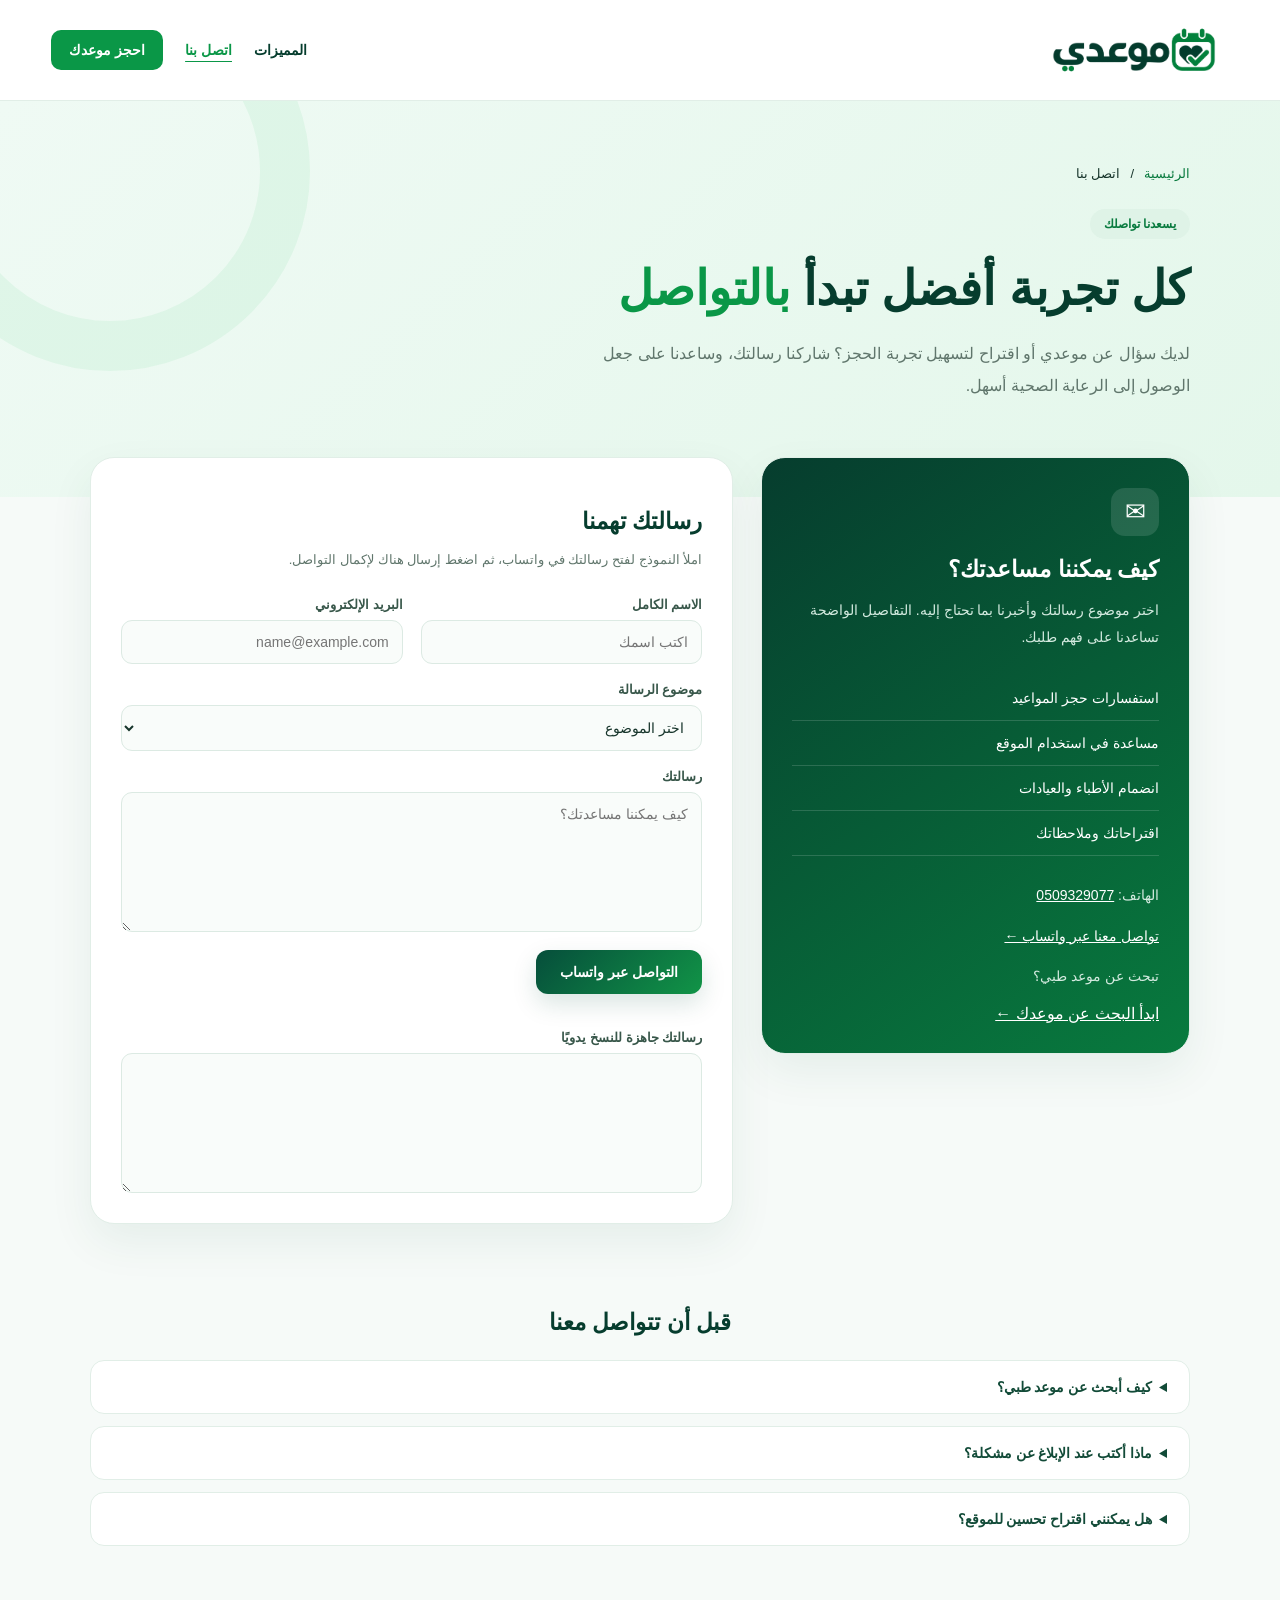
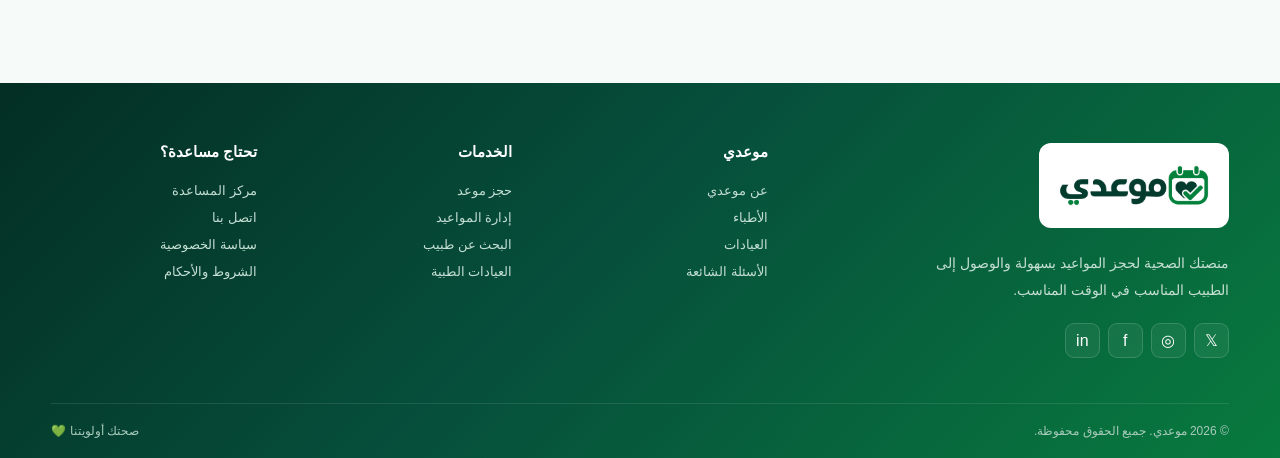
==== contact.html @ 5fe2830a "first commit" ====
<!DOCTYPE html>
<html lang="ar" dir="rtl">
<head>
    <meta charset="UTF-8">
    <meta name="viewport" content="width=device-width, initial-scale=1.0">
    <meta name="description" content="تواصل مع موعدي للاستفسار عن حجز المواعيد الطبية أو مشاركة اقتراحاتك وملاحظاتك.">
    <title>اتصل بنا | موعدي</title>
    <style>
        * { box-sizing: border-box; }
        body { margin: 0; font-family: Tahoma, Arial, sans-serif; background: #f6faf8; color: #17352b; }
        a { color: #087a3e; }
        .contact-container { width: min(1100px, 92%); margin: auto; }
        .contact-hero { position: relative; overflow: hidden; padding: 65px 0 95px; background: linear-gradient(135deg, #effaf4, #e4f7eb); }
        .contact-hero::after { content: ""; position: absolute; width: 300px; height: 300px; left: -90px; top: -130px; border: 50px solid rgba(34,197,94,.07); border-radius: 50%; pointer-events: none; }
        .contact-breadcrumb { display: flex; gap: 10px; font-size: 13px; margin-bottom: 28px; }
        .contact-breadcrumb a { text-decoration: none; }
        .contact-eyebrow { display: inline-block; padding: 8px 14px; border-radius: 30px; background: #dff3e7; color: #087a3e; font-size: 12px; font-weight: bold; }
        h1 { margin: 16px 0; color: #063d2e; font-size: clamp(32px, 5vw, 48px); line-height: 1.4; }
        h1 span { color: #0a9747; }
        .contact-hero p { max-width: 640px; margin: 0; color: #60766c; line-height: 2; }
        .contact-grid { position: relative; display: grid; grid-template-columns: .8fr 1.2fr; gap: 28px; margin-top: -40px; padding-bottom: 65px; align-items: start; }
        .contact-card { background: white; padding: 30px; border: 1px solid #e1eee7; border-radius: 24px; box-shadow: 0 18px 45px rgba(5,78,50,.07); }
        .contact-info { background: linear-gradient(145deg, #063d2e, #087a3e); color: white; }
        .contact-icon { display: inline-flex; align-items: center; justify-content: center; width: 48px; height: 48px; background: rgba(255,255,255,.12); border-radius: 14px; font-size: 25px; }
        h2 { font-size: 23px; margin: 20px 0 12px; color: #063d2e; }
        .contact-info h2 { color: white; }
        .contact-info p { line-height: 1.9; color: #d3eadf; font-size: 14px; }
        .contact-topics { padding: 0; list-style: none; margin: 26px 0; }
        .contact-topics li { padding: 14px 0; border-bottom: 1px solid rgba(255,255,255,.15); font-size: 14px; }
        .contact-info a { color: white; }
        .contact-note { font-size: 13px; line-height: 1.9; color: #60766c; }
        .contact-fields { display: grid; grid-template-columns: 1fr 1fr; gap: 18px; margin-top: 24px; }
        .contact-field { display: flex; flex-direction: column; gap: 8px; }
        .contact-wide { grid-column: 1 / -1; }
        label { font-size: 13px; font-weight: bold; color: #38574a; }
        input, select, textarea { width: 100%; padding: 13px; border: 1px solid #dceae3; border-radius: 11px; background: #f9fcfa; color: #17352b; font: inherit; font-size: 14px; }
        input[type="email"] { direction: ltr; text-align: right; }
        textarea { resize: vertical; min-height: 140px; }
        input:focus, select:focus, textarea:focus { outline: 2px solid #21a458; outline-offset: 2px; background: white; }
        .contact-submit { display: inline-flex; justify-content: center; border: 0; border-radius: 12px; padding: 14px 24px; background: linear-gradient(135deg, #064e3b, #119447); color: white; font: inherit; font-size: 14px; font-weight: bold; cursor: pointer; box-shadow: 0 10px 25px rgba(6,78,59,.15); }
        .contact-submit:hover { background: #087a3e; }
        .contact-submit:focus-visible, summary:focus-visible { outline: 3px solid #21a458; outline-offset: 4px; }
        .contact-status { margin: 0; font-size: 13px; line-height: 1.9; color: #087a3e; }
        .contact-faq { padding-bottom: 65px; }
        .contact-faq h2 { text-align: center; margin-bottom: 24px; }
        details { border: 1px solid #e1eee7; background: white; padding: 18px 22px; border-radius: 14px; margin-bottom: 12px; }
        summary { cursor: pointer; font-size: 14px; font-weight: bold; color: #124b38; }
        details p { line-height: 1.9; color: #60766c; font-size: 14px; margin-bottom: 0; }
        @media (max-width: 760px) {
            .contact-grid { grid-template-columns: 1fr; gap: 20px; }
            .contact-card { padding: 24px; }
            .contact-hero { padding-top: 40px; }
        }
        @media (max-width: 480px) {
            .contact-fields { grid-template-columns: 1fr; }
            .contact-submit { width: 100%; }
        }
    </style>
</head>
<body>
    <div id="mwa-header"></div>
    <main>
        <section class="contact-hero" aria-labelledby="contact-title">
            <div class="contact-container">
                <nav class="contact-breadcrumb" aria-label="مسار الصفحة">
                    <a href="index.html">الرئيسية</a><span aria-hidden="true">/</span><span aria-current="page">اتصل بنا</span>
                </nav>
                <span class="contact-eyebrow">يسعدنا تواصلك</span>
                <h1 id="contact-title">كل تجربة أفضل تبدأ <span>بالتواصل</span></h1>
                <p>لديك سؤال عن موعدي أو اقتراح لتسهيل تجربة الحجز؟ شاركنا رسالتك، وساعدنا على جعل الوصول إلى الرعاية الصحية أسهل.</p>
            </div>
        </section>
        <div class="contact-container">
            <div class="contact-grid">
                <aside class="contact-card contact-info" aria-labelledby="help-title">
                    <span class="contact-icon" aria-hidden="true">✉</span>
                    <h2 id="help-title">كيف يمكننا مساعدتك؟</h2>
                    <p>اختر موضوع رسالتك وأخبرنا بما تحتاج إليه. التفاصيل الواضحة تساعدنا على فهم طلبك.</p>
                    <ul class="contact-topics">
                        <li>استفسارات حجز المواعيد</li>
                        <li>مساعدة في استخدام الموقع</li>
                        <li>انضمام الأطباء والعيادات</li>
                        <li>اقتراحاتك وملاحظاتك</li>
                    </ul>
                    <div id="contact-channels" hidden></div>
                    <p>تبحث عن موعد طبي؟</p>
                    <a href="index.html#booking">ابدأ البحث عن موعدك ←</a>
                </aside>
                <section class="contact-card" aria-labelledby="message-title">
                    <h2 id="message-title">رسالتك تهمنا</h2>
                    <p class="contact-note" id="form-help">املأ النموذج لفتح رسالتك في واتساب، ثم اضغط إرسال هناك لإكمال التواصل.</p>
                    <form id="contact-form" aria-describedby="form-help">
                        <div class="contact-fields">
                            <div class="contact-field">
                                <label for="contact-name">الاسم الكامل</label>
                                <input id="contact-name" name="name" autocomplete="name" placeholder="اكتب اسمك" maxlength="100" required>
                            </div>
                            <div class="contact-field">
                                <label for="contact-email">البريد الإلكتروني</label>
                                <input id="contact-email" name="email" type="email" autocomplete="email" placeholder="name@example.com" maxlength="254" required>
                            </div>
                            <div class="contact-field contact-wide">
                                <label for="contact-subject">موضوع الرسالة</label>
                                <select id="contact-subject" name="subject" required>
                                    <option value="">اختر الموضوع</option>
                                    <option>استفسار عن حجز موعد</option>
                                    <option>مساعدة في استخدام الموقع</option>
                                    <option>انضمام طبيب أو عيادة</option>
                                    <option>اقتراح أو ملاحظة</option>
                                    <option>استفسار آخر</option>
                                </select>
                            </div>
                            <div class="contact-field contact-wide">
                                <label for="contact-message">رسالتك</label>
                                <textarea id="contact-message" name="message" placeholder="كيف يمكننا مساعدتك؟" maxlength="4000" required></textarea>
                            </div>
                            <div class="contact-wide">
                                <button class="contact-submit" id="contact-submit" type="submit">التواصل عبر واتساب</button>
                            </div>
                            <p class="contact-status contact-wide" id="contact-status" role="status" aria-live="polite"></p>
                            <div class="contact-field contact-wide" id="copy-fallback" hidden>
                                <label for="prepared-message">رسالتك جاهزة للنسخ يدويًا</label>
                                <textarea id="prepared-message" readonly></textarea>
                            </div>
                        </div>
                    </form>
                </section>
            </div>
            <section class="contact-faq" aria-labelledby="faq-title">
                <h2 id="faq-title">قبل أن تتواصل معنا</h2>
                <details><summary>كيف أبحث عن موعد طبي؟</summary><p>انتقل إلى <a href="index.html#booking">بطاقة البحث عن موعد</a> في الصفحة الرئيسية، ثم اختر التخصص والمدينة والتاريخ المناسب لك.</p></details>
                <details><summary>ماذا أكتب عند الإبلاغ عن مشكلة؟</summary><p>اذكر الصفحة التي واجهت فيها المشكلة والخطوات التي قمت بها وما ظهر لك، حتى يكون طلبك واضحًا.</p></details>
                <details><summary>هل يمكنني اقتراح تحسين للموقع؟</summary><p>بالتأكيد، اختر «اقتراح أو ملاحظة» من موضوع الرسالة وشاركنا فكرتك والتجربة التي ترغب في تحسينها.</p></details>
            </section>
        </div>
    </main>
    <div id="mwa-footer"></div>
    <script>
        // Add the site's real contact details here when available.
        const contactConfig = { email: "", phone: "0509329077", whatsapp: "966509329077" };

        async function loadTemplate(id, file) {
            const container = document.getElementById(id);
            try {
                const response = await fetch(file);
                if (!response.ok) throw new Error("تعذر تحميل القالب");
                container.innerHTML = await response.text();
                if (id === "mwa-header") {
                    container.querySelector('a[href="contact.html"]')?.setAttribute("aria-current", "page");
                }
            } catch (error) {
                const link = document.createElement("a");
                link.href = "index.html";
                link.textContent = "موعدي — العودة إلى الرئيسية";
                container.replaceChildren(link);
            }
        }
        loadTemplate("mwa-header", "header.html");
        loadTemplate("mwa-footer", "footer.html");

        const channels = document.getElementById("contact-channels");
        for (const [key, label, scheme] of [["email", "البريد الإلكتروني", "mailto:"], ["phone", "الهاتف", "tel:"]]) {
            if (!contactConfig[key]) continue;
            channels.hidden = false;
            const p = document.createElement("p");
            const a = document.createElement("a");
            a.href = scheme + contactConfig[key];
            a.textContent = contactConfig[key];
            a.dir = "ltr";
            p.append(label + ": ", a);
            channels.append(p);
        }
        if (contactConfig.whatsapp) {
            const p = document.createElement("p");
            const a = document.createElement("a");
            a.href = "https://wa.me/" + contactConfig.whatsapp;
            a.textContent = "تواصل معنا عبر واتساب ←";
            p.append(a);
            channels.append(p);
            channels.hidden = false;
        }
        if (contactConfig.email) {
            document.getElementById("contact-submit").textContent = "فتح الرسالة في البريد";
            document.getElementById("form-help").textContent = "املأ النموذج لفتح رسالتك في تطبيق البريد، ثم أرسلها من هناك.";
        }
        document.getElementById("contact-form").addEventListener("submit", async (event) => {
            event.preventDefault();
            const data = new FormData(event.currentTarget);
            const status = document.getElementById("contact-status");
            const name = data.get("name").trim();
            const message = data.get("message").trim();
            if (!name || !message) {
                status.textContent = "يرجى كتابة الاسم والرسالة قبل المتابعة.";
                return;
            }
            const text = `الاسم: ${name}\nالبريد الإلكتروني: ${data.get("email")}\nالموضوع: ${data.get("subject")}\n\n${message}`;
            if (contactConfig.whatsapp) {
                window.location.href = `https://wa.me/${contactConfig.whatsapp}?text=${encodeURIComponent(text)}`;
                status.textContent = "أكمل إرسال رسالتك من واتساب.";
                return;
            }
            if (contactConfig.email) {
                window.location.href = `mailto:${contactConfig.email}?subject=${encodeURIComponent("موعدي | " + data.get("subject"))}&body=${encodeURIComponent(text)}`;
                status.textContent = "أكمل إرسال الرسالة من تطبيق البريد الإلكتروني. إذا لم يفتح، استخدم رابط البريد في بيانات التواصل.";
                return;
            }
            try {
                await navigator.clipboard.writeText(text);
                status.textContent = "تم نسخ الرسالة. لم تُرسل بعد؛ يمكنك الاحتفاظ بها أو لصقها في وسيلة التواصل المناسبة.";
            } catch (error) {
                document.getElementById("copy-fallback").hidden = false;
                const prepared = document.getElementById("prepared-message");
                prepared.value = text;
                prepared.focus();
                prepared.select();
                status.textContent = "انسخ الرسالة يدويًا من الحقل أدناه. لم تُرسل الرسالة.";
            }
        });
    </script>
</body>
</html>
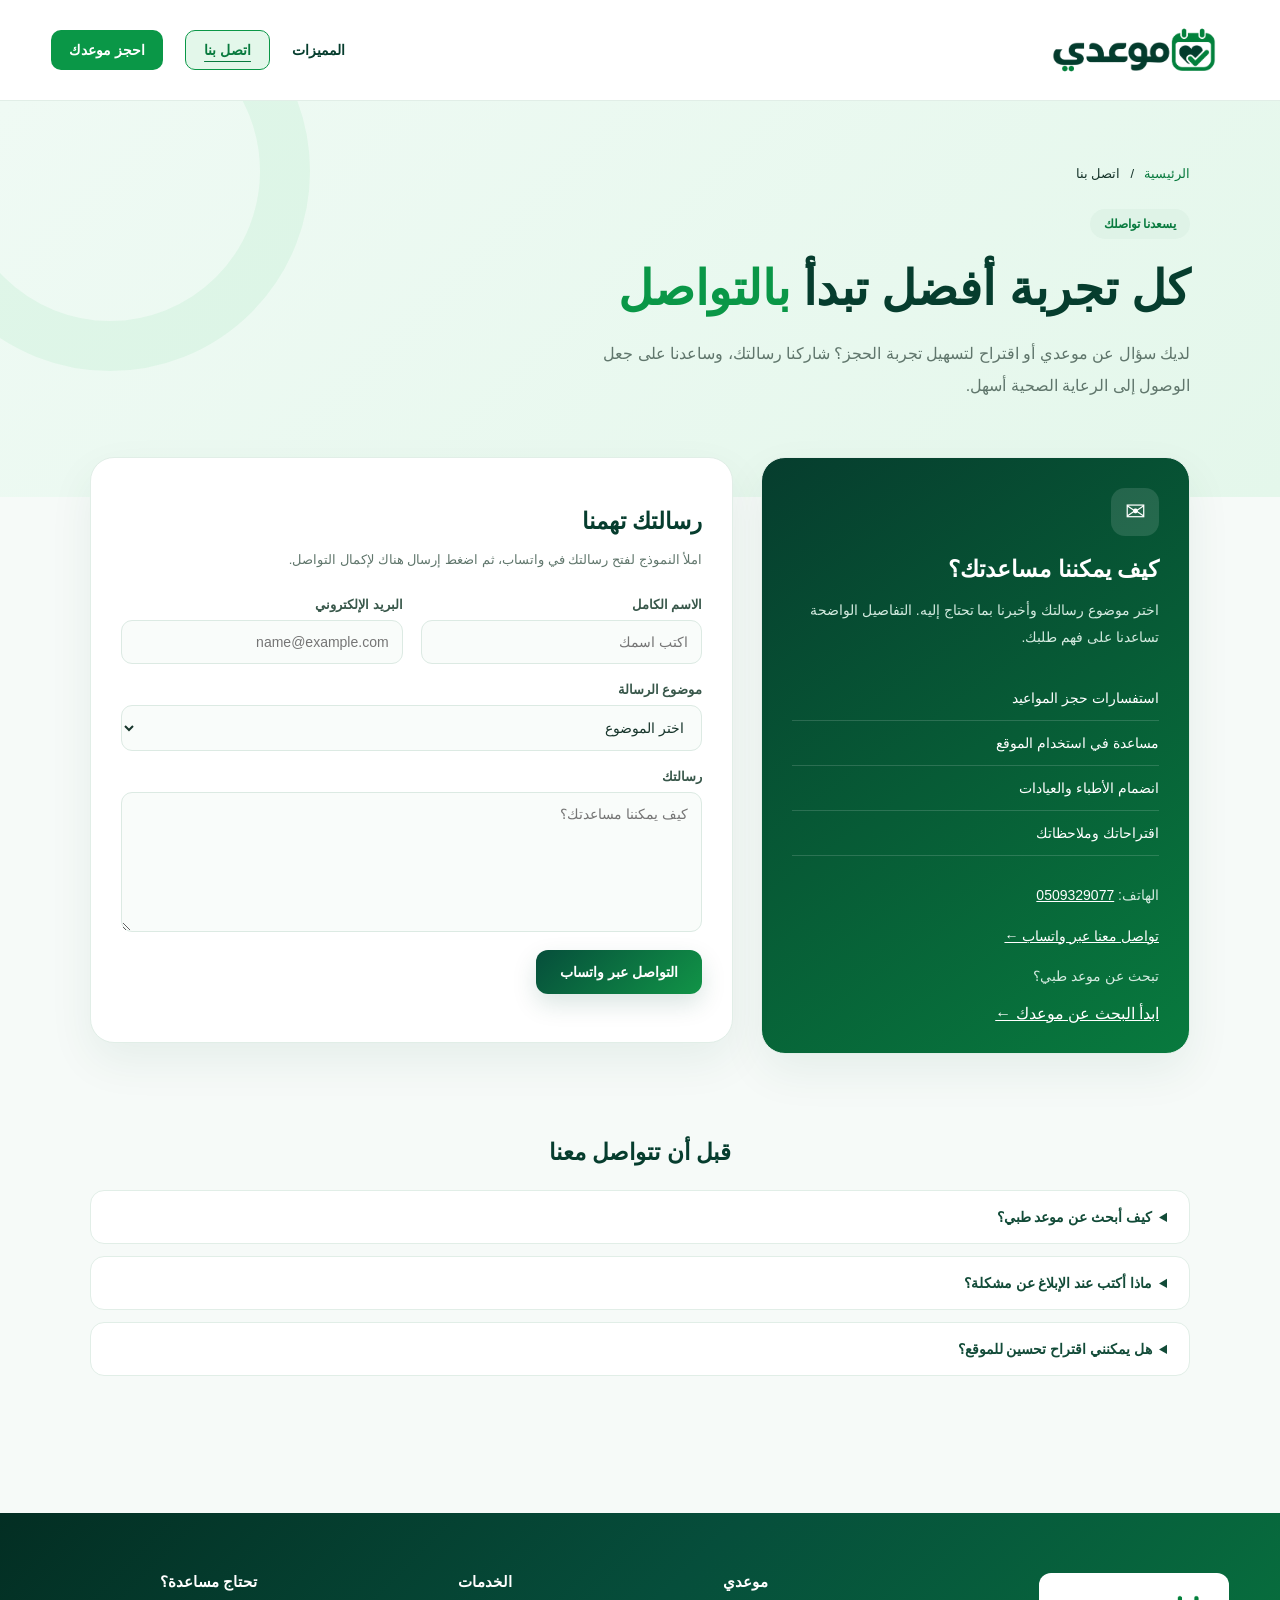
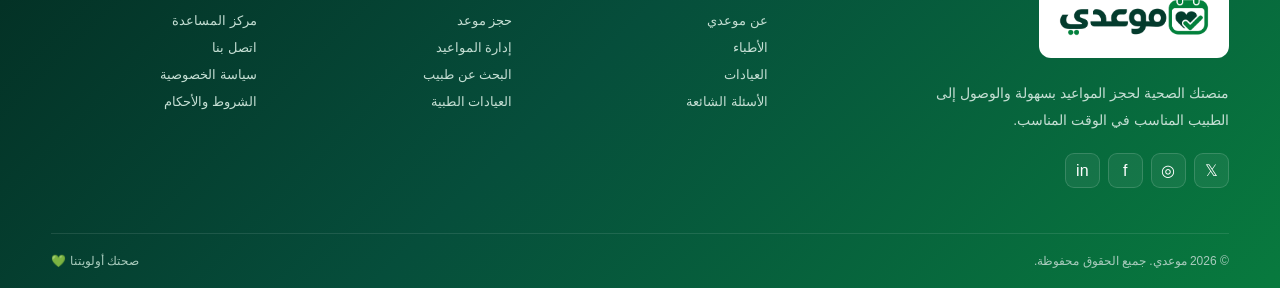
==== commit 96294d69: "Back up current project source and assets" ====
--- a/contact.html
+++ b/contact.html
@@ -7,6 +7,7 @@
     <title>اتصل بنا | موعدي</title>
     <style>
         * { box-sizing: border-box; }
+        [hidden] { display: none !important; }
         body { margin: 0; font-family: Tahoma, Arial, sans-serif; background: #f6faf8; color: #17352b; }
         a { color: #087a3e; }
         .contact-container { width: min(1100px, 92%); margin: auto; }
@@ -56,6 +57,7 @@
             .contact-submit { width: 100%; }
         }
     </style>
+    <script src="header.js" defer></script>
 </head>
 <body>
     <div id="mwa-header"></div>
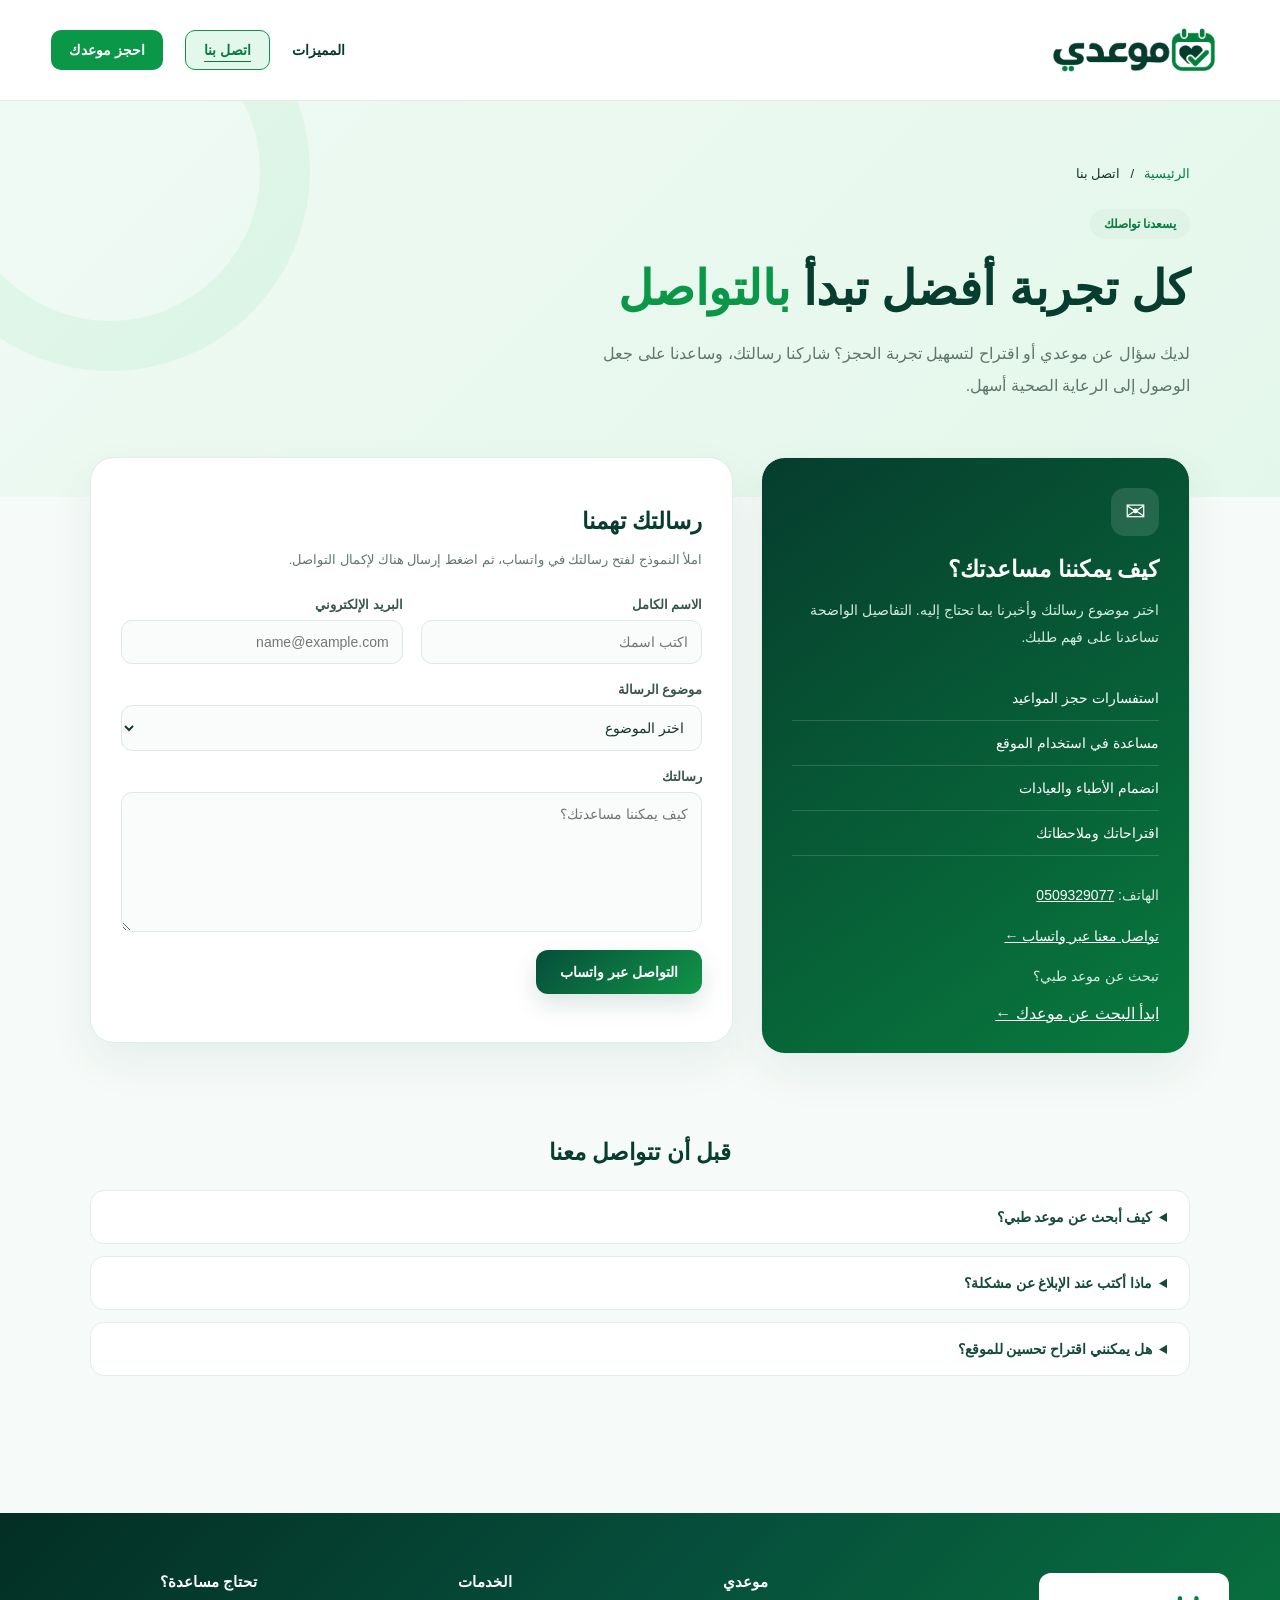
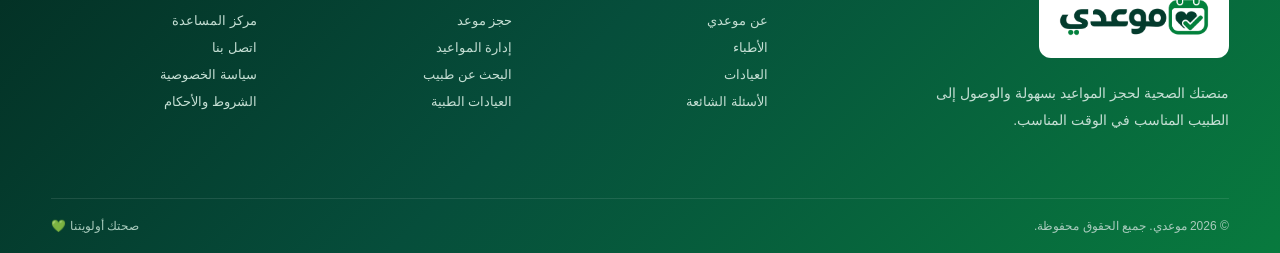
==== commit 88c48422: "Publish previously prepared Django appointment portfolio" ====
--- a/contact.html
+++ b/contact.html
@@ -57,7 +57,7 @@
             .contact-submit { width: 100%; }
         }
     </style>
-    <script src="header.js" defer></script>
+
 </head>
 <body>
     <div id="mwa-header"></div>
